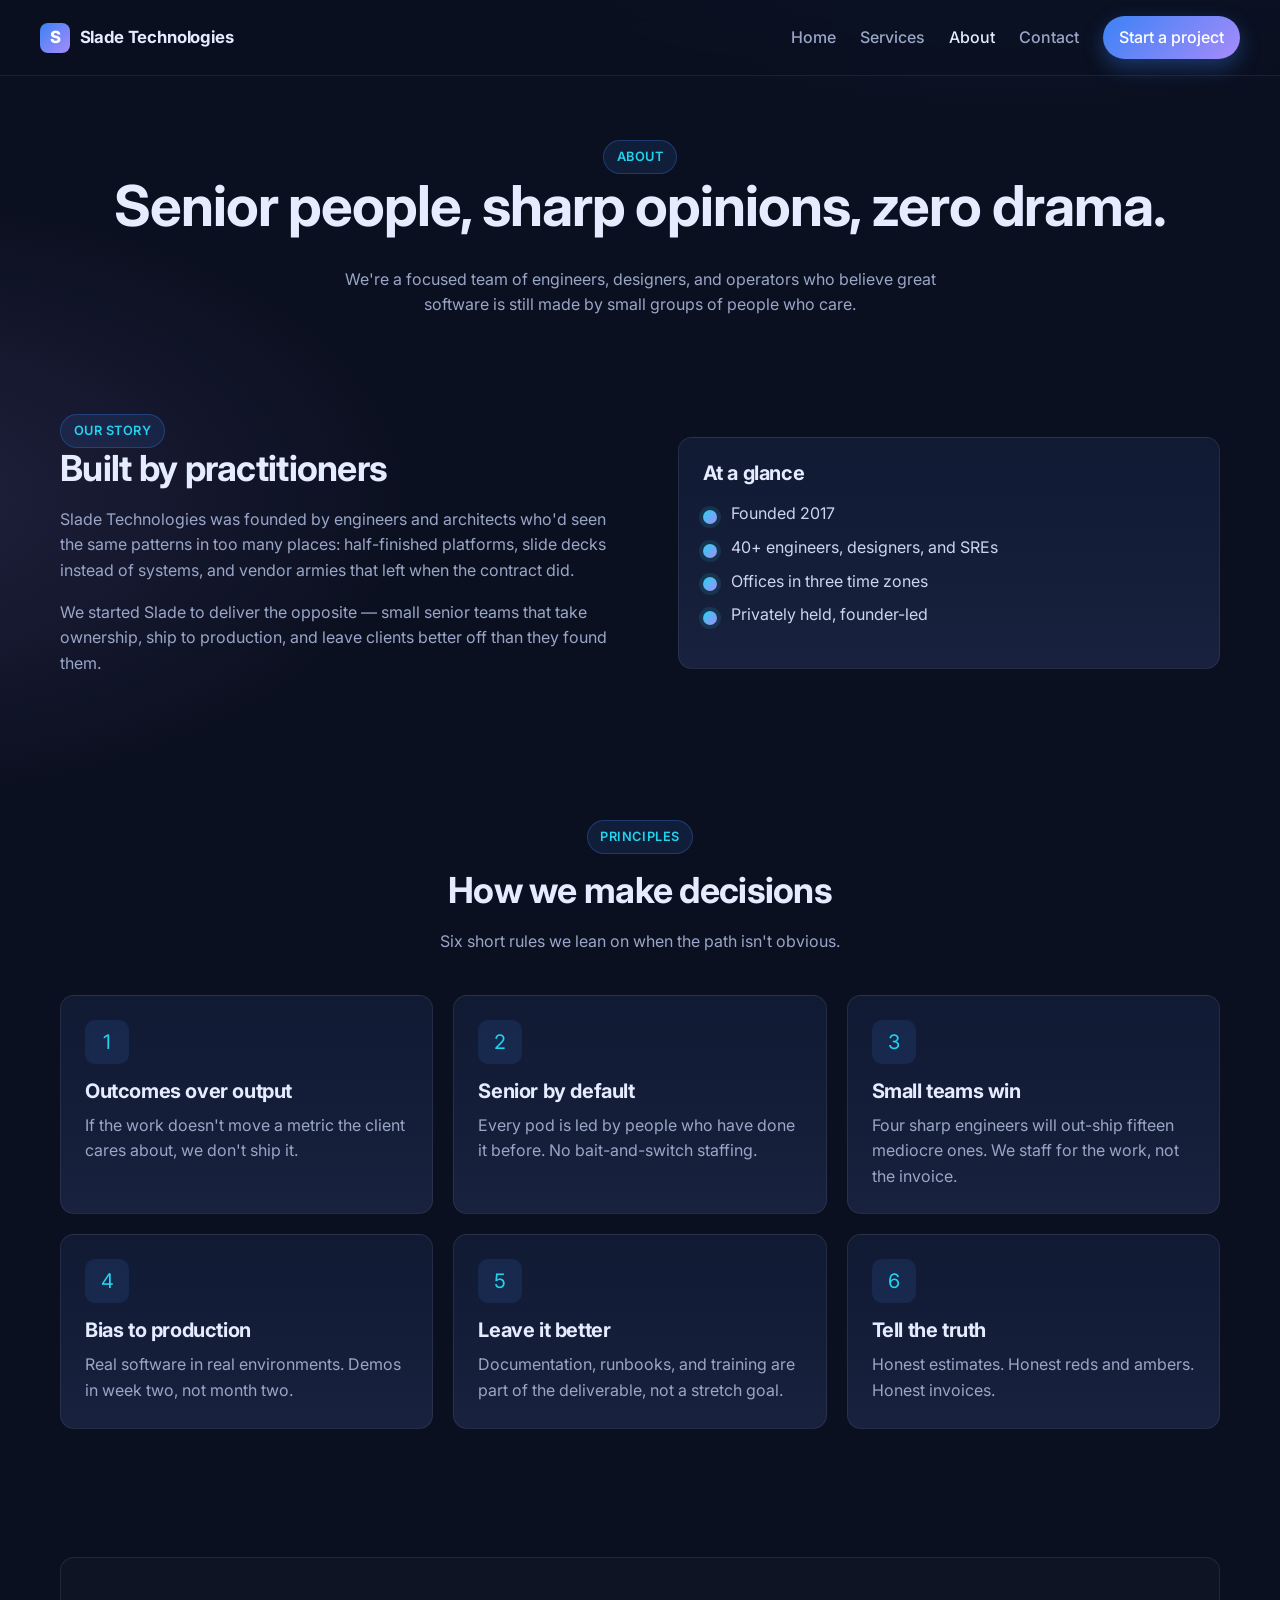
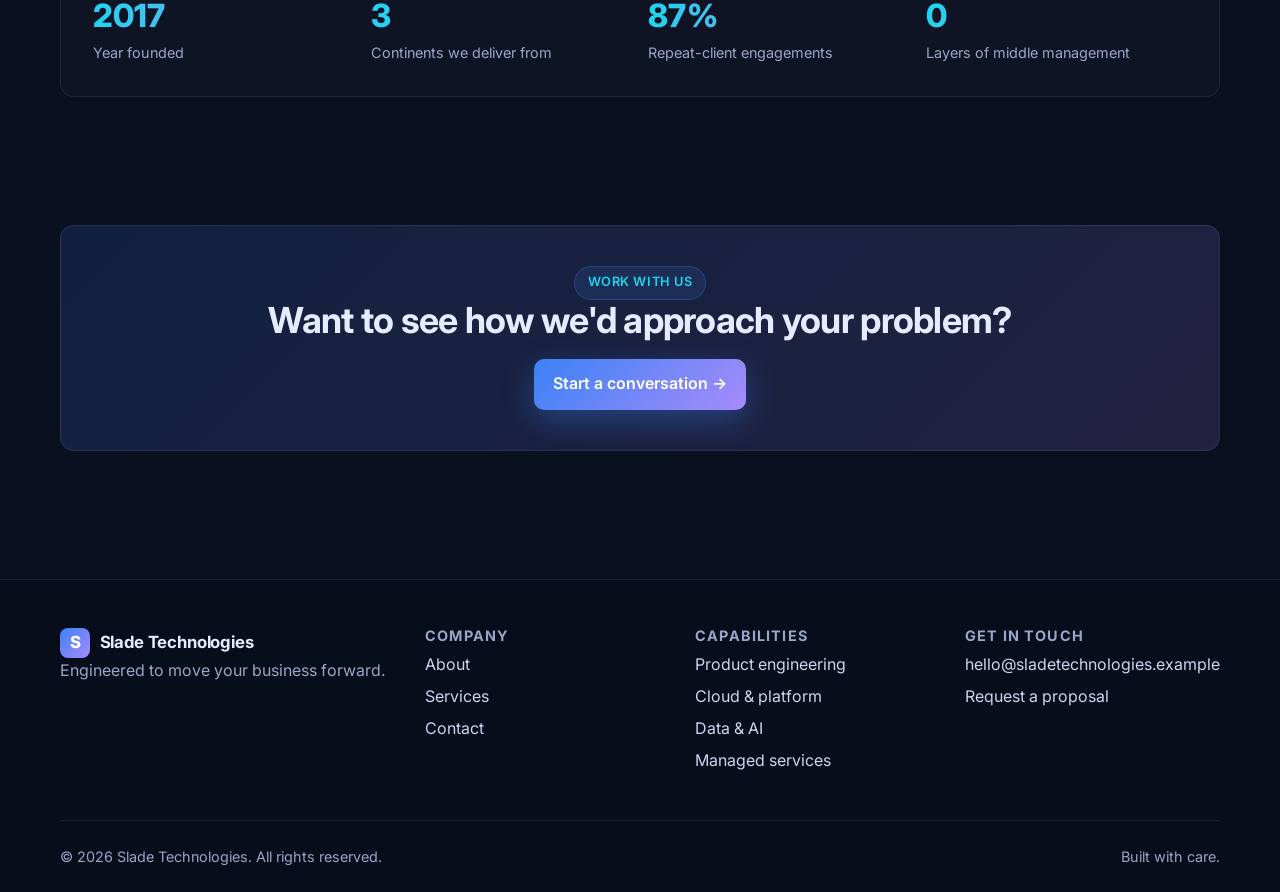
==== about.html @ 3b922b5c "Add Slade Technologies static site scaffold Multi-page marketing site (Home, Services, About, Contac" ====
<!doctype html>
<html lang="en">
<head>
  <meta charset="utf-8" />
  <meta name="viewport" content="width=device-width, initial-scale=1" />
  <title>About — Slade Technologies</title>
  <meta name="description" content="Who we are, how we work, and the principles that guide every Slade Technologies engagement." />
  <link rel="preconnect" href="https://fonts.googleapis.com">
  <link rel="preconnect" href="https://fonts.gstatic.com" crossorigin>
  <link rel="stylesheet" href="https://fonts.googleapis.com/css2?family=Inter:wght@400;500;600;700;800&display=swap">
  <link rel="stylesheet" href="assets/css/styles.css">
</head>
<body>
  <header class="site-header">
    <div class="container nav">
      <a href="index.html" class="brand" aria-label="Slade Technologies home">
        <span class="brand-mark">S</span>
        <span>Slade Technologies</span>
      </a>
      <button class="nav-toggle" aria-controls="primary-nav" aria-expanded="false">Menu</button>
      <nav id="primary-nav" class="nav-links" aria-label="Primary">
        <a href="index.html">Home</a>
        <a href="services.html">Services</a>
        <a href="about.html" class="active">About</a>
        <a href="contact.html">Contact</a>
        <a href="contact.html" class="nav-cta">Start a project</a>
      </nav>
    </div>
  </header>

  <main>
    <section class="page-hero">
      <div class="container">
        <span class="eyebrow">About</span>
        <h1>Senior people, sharp opinions, zero drama.</h1>
        <p>We're a focused team of engineers, designers, and operators who believe great software is still made by small groups of people who care.</p>
      </div>
    </section>

    <section>
      <div class="container split">
        <div>
          <span class="eyebrow">Our story</span>
          <h2>Built by practitioners</h2>
          <p>Slade Technologies was founded by engineers and architects who'd seen the same patterns in too many places: half-finished platforms, slide decks instead of systems, and vendor armies that left when the contract did.</p>
          <p>We started Slade to deliver the opposite — small senior teams that take ownership, ship to production, and leave clients better off than they found them.</p>
        </div>
        <div class="card">
          <h3>At a glance</h3>
          <ul class="list-check">
            <li>Founded 2017</li>
            <li>40+ engineers, designers, and SREs</li>
            <li>Offices in three time zones</li>
            <li>Privately held, founder-led</li>
          </ul>
        </div>
      </div>
    </section>

    <section>
      <div class="container">
        <div class="section-head">
          <span class="eyebrow">Principles</span>
          <h2>How we make decisions</h2>
          <p>Six short rules we lean on when the path isn't obvious.</p>
        </div>
        <div class="grid grid-3">
          <article class="card">
            <div class="icon" aria-hidden="true">1</div>
            <h3>Outcomes over output</h3>
            <p>If the work doesn't move a metric the client cares about, we don't ship it.</p>
          </article>
          <article class="card">
            <div class="icon" aria-hidden="true">2</div>
            <h3>Senior by default</h3>
            <p>Every pod is led by people who have done it before. No bait-and-switch staffing.</p>
          </article>
          <article class="card">
            <div class="icon" aria-hidden="true">3</div>
            <h3>Small teams win</h3>
            <p>Four sharp engineers will out-ship fifteen mediocre ones. We staff for the work, not the invoice.</p>
          </article>
          <article class="card">
            <div class="icon" aria-hidden="true">4</div>
            <h3>Bias to production</h3>
            <p>Real software in real environments. Demos in week two, not month two.</p>
          </article>
          <article class="card">
            <div class="icon" aria-hidden="true">5</div>
            <h3>Leave it better</h3>
            <p>Documentation, runbooks, and training are part of the deliverable, not a stretch goal.</p>
          </article>
          <article class="card">
            <div class="icon" aria-hidden="true">6</div>
            <h3>Tell the truth</h3>
            <p>Honest estimates. Honest reds and ambers. Honest invoices.</p>
          </article>
        </div>
      </div>
    </section>

    <section>
      <div class="container">
        <div class="stats">
          <div class="stat"><div class="num">2017</div><div class="label">Year founded</div></div>
          <div class="stat"><div class="num">3</div><div class="label">Continents we deliver from</div></div>
          <div class="stat"><div class="num">87%</div><div class="label">Repeat-client engagements</div></div>
          <div class="stat"><div class="num">0</div><div class="label">Layers of middle management</div></div>
        </div>
      </div>
    </section>

    <section>
      <div class="container">
        <div class="cta-banner">
          <span class="eyebrow">Work with us</span>
          <h2>Want to see how we'd approach your problem?</h2>
          <a href="contact.html" class="btn btn-primary">Start a conversation →</a>
        </div>
      </div>
    </section>
  </main>

  <footer class="site-footer">
    <div class="container">
      <div class="footer-grid">
        <div>
          <div class="brand">
            <span class="brand-mark">S</span>
            <span>Slade Technologies</span>
          </div>
          <p>Engineered to move your business forward.</p>
        </div>
        <div>
          <h4>Company</h4>
          <ul>
            <li><a href="about.html">About</a></li>
            <li><a href="services.html">Services</a></li>
            <li><a href="contact.html">Contact</a></li>
          </ul>
        </div>
        <div>
          <h4>Capabilities</h4>
          <ul>
            <li><a href="services.html#product">Product engineering</a></li>
            <li><a href="services.html#cloud">Cloud &amp; platform</a></li>
            <li><a href="services.html#data">Data &amp; AI</a></li>
            <li><a href="services.html#managed">Managed services</a></li>
          </ul>
        </div>
        <div>
          <h4>Get in touch</h4>
          <ul>
            <li><a href="mailto:hello@sladetechnologies.example">hello@sladetechnologies.example</a></li>
            <li><a href="contact.html">Request a proposal</a></li>
          </ul>
        </div>
      </div>
      <div class="copyright">
        <span>© <span data-year>2026</span> Slade Technologies. All rights reserved.</span>
        <span>Built with care.</span>
      </div>
    </div>
  </footer>

  <script src="assets/js/main.js"></script>
</body>
</html>
---- assets/css/styles.css ----
/* Slade Technologies — base styles */
:root {
  --bg: #0b1020;
  --bg-2: #0f172a;
  --surface: #111a33;
  --surface-2: #18213d;
  --text: #e6ecff;
  --muted: #9aa6c7;
  --brand: #3b82f6;
  --brand-2: #22d3ee;
  --accent: #a78bfa;
  --border: rgba(255, 255, 255, 0.08);
  --max-w: 1200px;
  --radius: 14px;
  --radius-sm: 8px;
  --shadow: 0 10px 30px rgba(2, 6, 23, 0.45);
  --transition: 200ms ease;
  --font-sans: "Inter", system-ui, -apple-system, "Segoe UI", Roboto, "Helvetica Neue", Arial, sans-serif;
}

* { box-sizing: border-box; }

html, body {
  margin: 0;
  padding: 0;
  background: var(--bg);
  color: var(--text);
  font-family: var(--font-sans);
  line-height: 1.6;
  -webkit-font-smoothing: antialiased;
}

body {
  background:
    radial-gradient(1100px 600px at 80% -10%, rgba(59, 130, 246, 0.18), transparent 60%),
    radial-gradient(900px 500px at -10% 20%, rgba(167, 139, 250, 0.14), transparent 60%),
    var(--bg);
  min-height: 100vh;
}

img { max-width: 100%; display: block; }

a { color: var(--brand-2); text-decoration: none; transition: color var(--transition); }
a:hover { color: var(--text); }

h1, h2, h3, h4 {
  font-weight: 700;
  line-height: 1.15;
  letter-spacing: -0.02em;
  margin: 0 0 0.5em;
}

h1 { font-size: clamp(2.2rem, 4.4vw, 3.6rem); }
h2 { font-size: clamp(1.6rem, 2.8vw, 2.4rem); }
h3 { font-size: 1.25rem; }

p { color: var(--muted); margin: 0 0 1em; }

.container {
  max-width: var(--max-w);
  margin: 0 auto;
  padding: 0 1.25rem;
}

/* Header / nav */
.site-header {
  position: sticky;
  top: 0;
  z-index: 50;
  backdrop-filter: blur(12px);
  background: rgba(11, 16, 32, 0.7);
  border-bottom: 1px solid var(--border);
}

.nav {
  display: flex;
  align-items: center;
  justify-content: space-between;
  padding: 1rem 0;
}

.brand {
  display: flex;
  align-items: center;
  gap: 0.6rem;
  color: var(--text);
  font-weight: 700;
  letter-spacing: -0.01em;
  font-size: 1.05rem;
}

.brand-mark {
  width: 30px;
  height: 30px;
  border-radius: 8px;
  background: linear-gradient(135deg, var(--brand) 0%, var(--accent) 100%);
  display: inline-grid;
  place-items: center;
  color: white;
  font-weight: 800;
}

.nav-links {
  display: flex;
  gap: 1.5rem;
  align-items: center;
}

.nav-links a {
  color: var(--muted);
  font-weight: 500;
}
.nav-links a:hover, .nav-links a.active { color: var(--text); }

.nav-cta {
  display: inline-flex;
  align-items: center;
  gap: 0.5rem;
  padding: 0.55rem 1rem;
  border-radius: 999px;
  background: linear-gradient(135deg, var(--brand), var(--accent));
  color: white !important;
  font-weight: 600;
  box-shadow: 0 8px 20px rgba(59, 130, 246, 0.35);
}

.nav-toggle {
  display: none;
  background: transparent;
  color: var(--text);
  border: 1px solid var(--border);
  border-radius: 8px;
  padding: 0.4rem 0.6rem;
  cursor: pointer;
}

/* Hero */
.hero { padding: 5rem 0 4rem; }

.eyebrow {
  display: inline-flex;
  align-items: center;
  gap: 0.5rem;
  padding: 0.35rem 0.8rem;
  border-radius: 999px;
  background: rgba(59, 130, 246, 0.12);
  border: 1px solid rgba(59, 130, 246, 0.3);
  color: var(--brand-2);
  font-size: 0.8rem;
  font-weight: 600;
  letter-spacing: 0.04em;
  text-transform: uppercase;
}

.hero h1 span {
  background: linear-gradient(90deg, var(--brand-2), var(--accent));
  -webkit-background-clip: text;
  background-clip: text;
  color: transparent;
}

.lead {
  font-size: 1.15rem;
  max-width: 56ch;
  color: #c5cfeb;
}

.hero-cta { display: flex; gap: 0.75rem; flex-wrap: wrap; margin-top: 1.5rem; }

.btn {
  display: inline-flex;
  align-items: center;
  gap: 0.5rem;
  padding: 0.8rem 1.2rem;
  border-radius: 10px;
  font-weight: 600;
  border: 1px solid var(--border);
  cursor: pointer;
  transition: transform var(--transition), background var(--transition), border-color var(--transition);
}
.btn-primary {
  background: linear-gradient(135deg, var(--brand), var(--accent));
  color: white;
  border: 0;
  box-shadow: 0 10px 30px rgba(59, 130, 246, 0.35);
}
.btn-primary:hover { transform: translateY(-1px); color: white; }
.btn-ghost {
  background: transparent;
  color: var(--text);
}
.btn-ghost:hover { border-color: var(--brand-2); color: var(--text); }

/* Trust bar */
.trust {
  display: flex;
  flex-wrap: wrap;
  gap: 1.25rem 2.25rem;
  align-items: center;
  margin-top: 3rem;
  opacity: 0.85;
}
.trust span {
  color: var(--muted);
  font-weight: 600;
  letter-spacing: 0.05em;
  text-transform: uppercase;
  font-size: 0.78rem;
}

/* Sections */
section { padding: 4rem 0; }

.section-head { max-width: 720px; margin: 0 auto 2.5rem; text-align: center; }
.section-head .eyebrow { margin-bottom: 1rem; }

/* Cards / grid */
.grid { display: grid; gap: 1.25rem; }
.grid-3 { grid-template-columns: repeat(3, minmax(0, 1fr)); }
.grid-2 { grid-template-columns: repeat(2, minmax(0, 1fr)); }
.grid-4 { grid-template-columns: repeat(4, minmax(0, 1fr)); }

.card {
  background: linear-gradient(180deg, var(--surface) 0%, var(--surface-2) 100%);
  border: 1px solid var(--border);
  border-radius: var(--radius);
  padding: 1.5rem;
  transition: transform var(--transition), border-color var(--transition);
}
.card:hover { transform: translateY(-3px); border-color: rgba(59,130,246,0.4); }

.card .icon {
  width: 44px;
  height: 44px;
  border-radius: 10px;
  display: grid;
  place-items: center;
  background: rgba(59, 130, 246, 0.12);
  color: var(--brand-2);
  margin-bottom: 1rem;
  font-size: 1.25rem;
}

.card h3 { color: var(--text); }
.card p { margin: 0; }

/* Stats */
.stats {
  display: grid;
  grid-template-columns: repeat(4, minmax(0, 1fr));
  gap: 1rem;
  padding: 2rem;
  border: 1px solid var(--border);
  border-radius: var(--radius);
  background: rgba(255,255,255,0.02);
}
.stat .num {
  font-size: 2rem;
  font-weight: 800;
  background: linear-gradient(90deg, var(--brand-2), var(--accent));
  -webkit-background-clip: text;
  background-clip: text;
  color: transparent;
}
.stat .label { color: var(--muted); font-size: 0.9rem; }

/* CTA banner */
.cta-banner {
  background: linear-gradient(135deg, rgba(59,130,246,0.15), rgba(167,139,250,0.15));
  border: 1px solid var(--border);
  border-radius: var(--radius);
  padding: 2.5rem;
  text-align: center;
}

/* Footer */
.site-footer {
  border-top: 1px solid var(--border);
  padding: 3rem 0 1.5rem;
  margin-top: 4rem;
  background: rgba(8, 12, 26, 0.6);
}

.footer-grid {
  display: grid;
  grid-template-columns: 1.4fr repeat(3, 1fr);
  gap: 2rem;
}

.footer-grid h4 {
  font-size: 0.9rem;
  text-transform: uppercase;
  letter-spacing: 0.08em;
  color: var(--muted);
}
.footer-grid ul { list-style: none; padding: 0; margin: 0; }
.footer-grid li { margin: 0.4rem 0; }
.footer-grid a { color: #cdd5ee; }
.footer-grid a:hover { color: var(--brand-2); }

.copyright {
  margin-top: 2.5rem;
  padding-top: 1.5rem;
  border-top: 1px solid var(--border);
  display: flex;
  justify-content: space-between;
  align-items: center;
  flex-wrap: wrap;
  gap: 1rem;
  color: var(--muted);
  font-size: 0.9rem;
}

/* Form */
.form {
  display: grid;
  gap: 1rem;
  background: var(--surface);
  border: 1px solid var(--border);
  border-radius: var(--radius);
  padding: 2rem;
}

.field { display: grid; gap: 0.4rem; }
.field label { font-size: 0.85rem; color: var(--muted); font-weight: 600; }
.field input, .field textarea, .field select {
  background: var(--bg-2);
  color: var(--text);
  border: 1px solid var(--border);
  border-radius: var(--radius-sm);
  padding: 0.75rem 0.9rem;
  font-family: inherit;
  font-size: 1rem;
  outline: none;
  transition: border-color var(--transition), box-shadow var(--transition);
}
.field input:focus, .field textarea:focus, .field select:focus {
  border-color: var(--brand);
  box-shadow: 0 0 0 3px rgba(59,130,246,0.25);
}

.form-row { display: grid; grid-template-columns: 1fr 1fr; gap: 1rem; }

/* Page header (subpages) */
.page-hero {
  padding: 4rem 0 2rem;
  text-align: center;
}
.page-hero p { max-width: 60ch; margin: 0 auto; }

/* Two-column content */
.split {
  display: grid;
  grid-template-columns: 1.05fr 1fr;
  gap: 3rem;
  align-items: center;
}

.list-check { list-style: none; padding: 0; margin: 1rem 0; }
.list-check li {
  position: relative;
  padding-left: 1.75rem;
  margin: 0.5rem 0;
  color: #cdd5ee;
}
.list-check li::before {
  content: "";
  position: absolute;
  left: 0;
  top: 0.55em;
  width: 14px;
  height: 14px;
  border-radius: 50%;
  background: linear-gradient(135deg, var(--brand-2), var(--accent));
  box-shadow: 0 0 0 4px rgba(34, 211, 238, 0.12);
}

/* Testimonials */
.quote {
  background: linear-gradient(180deg, var(--surface) 0%, var(--surface-2) 100%);
  border: 1px solid var(--border);
  border-radius: var(--radius);
  padding: 1.75rem;
}
.quote blockquote { margin: 0 0 1rem; color: var(--text); font-size: 1.05rem; }
.quote .author { color: var(--muted); font-size: 0.9rem; }

/* Responsive */
@media (max-width: 900px) {
  .grid-3, .grid-4 { grid-template-columns: repeat(2, minmax(0, 1fr)); }
  .footer-grid { grid-template-columns: 1fr 1fr; }
  .stats { grid-template-columns: repeat(2, minmax(0, 1fr)); }
  .split { grid-template-columns: 1fr; }
  .form-row { grid-template-columns: 1fr; }
}

@media (max-width: 640px) {
  .nav-links { display: none; }
  .nav-links.open {
    display: flex;
    position: absolute;
    top: 64px;
    right: 1rem;
    left: 1rem;
    flex-direction: column;
    background: var(--surface);
    border: 1px solid var(--border);
    border-radius: var(--radius);
    padding: 1rem;
    align-items: stretch;
  }
  .nav-toggle { display: inline-flex; }
  .grid-3, .grid-4, .grid-2 { grid-template-columns: 1fr; }
  .footer-grid { grid-template-columns: 1fr; }
  .copyright { flex-direction: column; align-items: flex-start; }
}
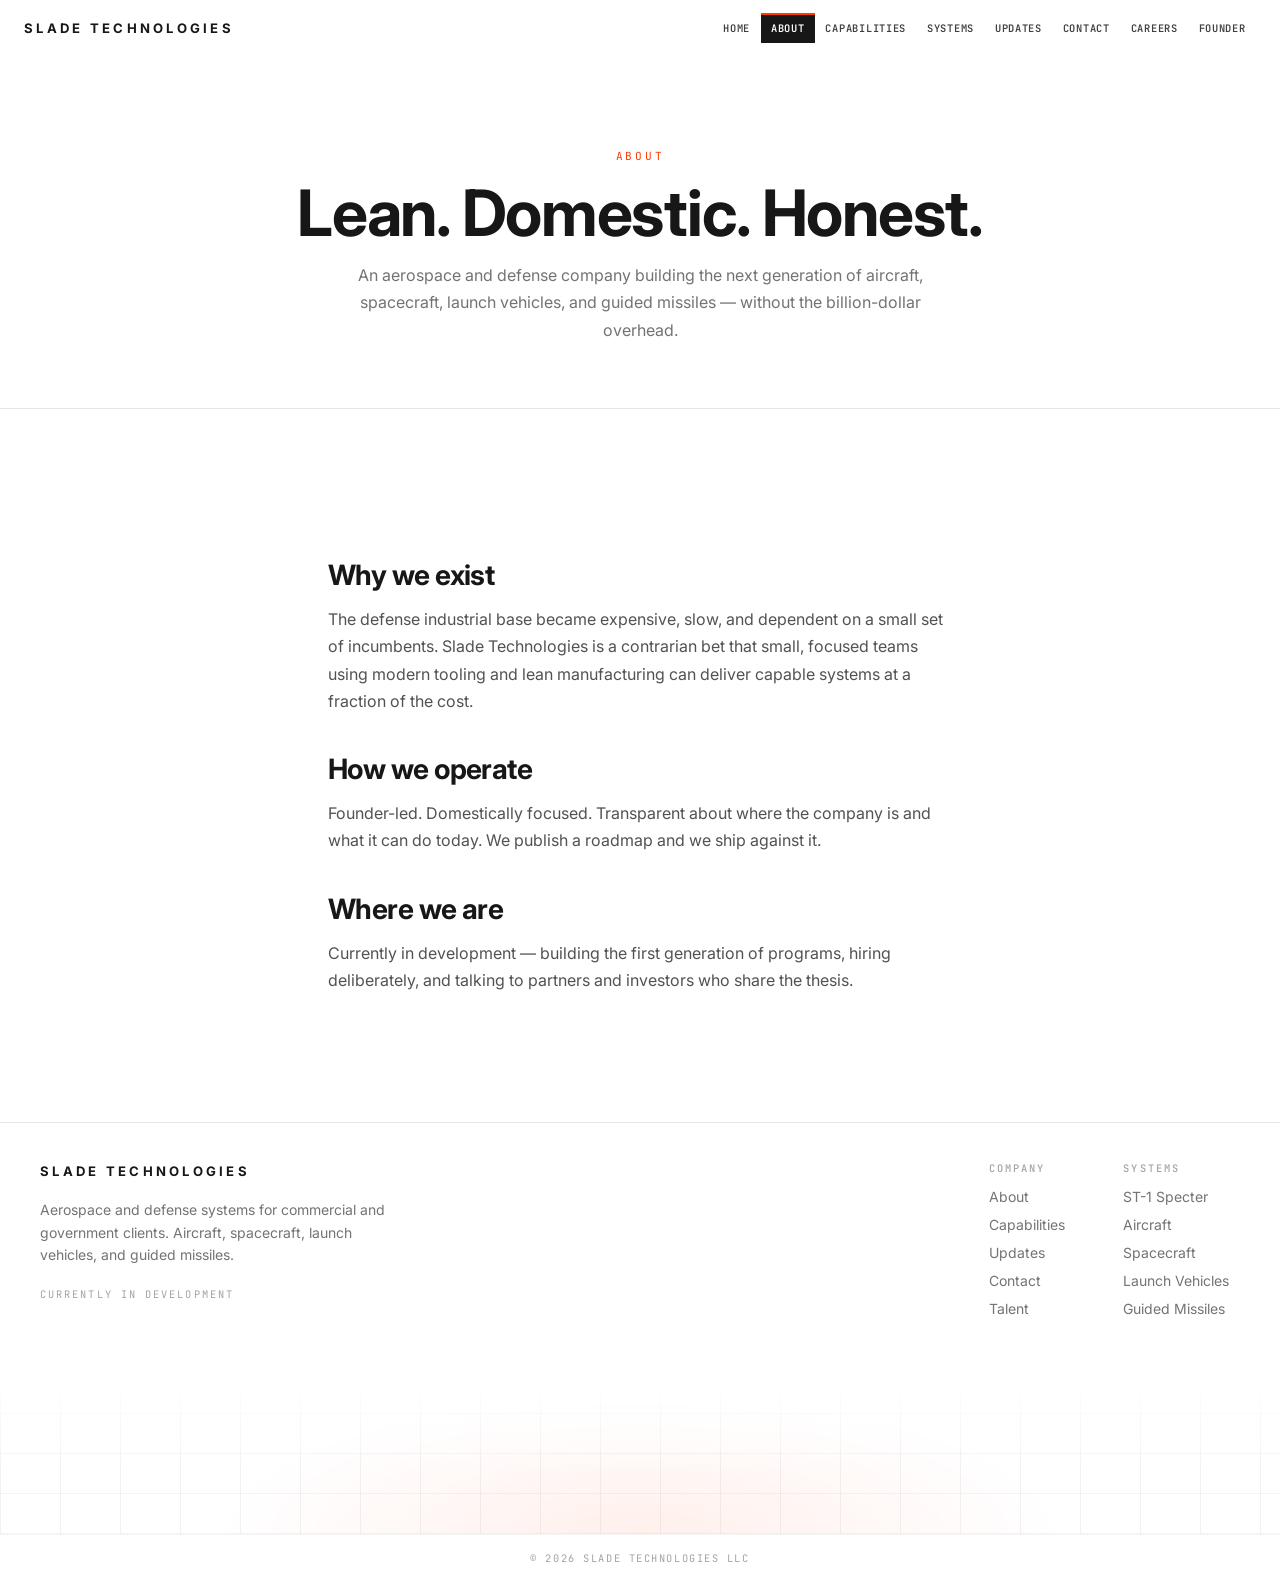
==== commit 19b1645c: "Rebuild site to match Slade Technologies aerospace brand Replaces the generic tech-services template" ====
--- a/about.html
+++ b/about.html
@@ -4,165 +4,88 @@
   <meta charset="utf-8" />
   <meta name="viewport" content="width=device-width, initial-scale=1" />
   <title>About — Slade Technologies</title>
-  <meta name="description" content="Who we are, how we work, and the principles that guide every Slade Technologies engagement." />
+  <meta name="description" content="About Slade Technologies — aerospace and defense systems built lean and domestic." />
   <link rel="preconnect" href="https://fonts.googleapis.com">
   <link rel="preconnect" href="https://fonts.gstatic.com" crossorigin>
-  <link rel="stylesheet" href="https://fonts.googleapis.com/css2?family=Inter:wght@400;500;600;700;800&display=swap">
+  <link rel="stylesheet" href="https://fonts.googleapis.com/css2?family=Inter:wght@400;500;600;700;800&family=JetBrains+Mono:wght@400;500;600&family=Syncopate:wght@400;700&display=swap">
   <link rel="stylesheet" href="assets/css/styles.css">
 </head>
 <body>
-  <header class="site-header">
-    <div class="container nav">
-      <a href="index.html" class="brand" aria-label="Slade Technologies home">
-        <span class="brand-mark">S</span>
-        <span>Slade Technologies</span>
-      </a>
-      <button class="nav-toggle" aria-controls="primary-nav" aria-expanded="false">Menu</button>
-      <nav id="primary-nav" class="nav-links" aria-label="Primary">
+  <header class="site-header scrolled" data-header>
+    <nav class="nav">
+      <a class="brand-link" href="index.html"><span class="brand-mark">SLADE TECHNOLOGIES</span></a>
+      <button class="nav-toggle" aria-controls="primary-nav" aria-expanded="false" aria-label="Menu">
+        <svg width="22" height="22" viewBox="0 0 24 24" fill="none" stroke="currentColor" stroke-width="2" stroke-linecap="round" stroke-linejoin="round"><path d="M4 5h16"/><path d="M4 12h16"/><path d="M4 19h16"/></svg>
+      </button>
+      <div id="primary-nav" class="nav-links">
         <a href="index.html">Home</a>
-        <a href="services.html">Services</a>
         <a href="about.html" class="active">About</a>
+        <a href="capabilities.html">Capabilities</a>
+        <a href="systems.html">Systems</a>
+        <a href="updates.html">Updates</a>
         <a href="contact.html">Contact</a>
-        <a href="contact.html" class="nav-cta">Start a project</a>
-      </nav>
-    </div>
+        <a href="talent.html">Careers</a>
+        <a href="founder.html">Founder</a>
+      </div>
+    </nav>
   </header>
 
   <main>
     <section class="page-hero">
       <div class="container">
         <span class="eyebrow">About</span>
-        <h1>Senior people, sharp opinions, zero drama.</h1>
-        <p>We're a focused team of engineers, designers, and operators who believe great software is still made by small groups of people who care.</p>
+        <h1>Lean. Domestic. Honest.</h1>
+        <p>An aerospace and defense company building the next generation of aircraft, spacecraft, launch vehicles, and guided missiles — without the billion-dollar overhead.</p>
       </div>
     </section>
 
     <section>
-      <div class="container split">
-        <div>
-          <span class="eyebrow">Our story</span>
-          <h2>Built by practitioners</h2>
-          <p>Slade Technologies was founded by engineers and architects who'd seen the same patterns in too many places: half-finished platforms, slide decks instead of systems, and vendor armies that left when the contract did.</p>
-          <p>We started Slade to deliver the opposite — small senior teams that take ownership, ship to production, and leave clients better off than they found them.</p>
-        </div>
-        <div class="card">
-          <h3>At a glance</h3>
-          <ul class="list-check">
-            <li>Founded 2017</li>
-            <li>40+ engineers, designers, and SREs</li>
-            <li>Offices in three time zones</li>
-            <li>Privately held, founder-led</li>
-          </ul>
-        </div>
-      </div>
-    </section>
+      <div class="container prose">
+        <h2>Why we exist</h2>
+        <p>The defense industrial base became expensive, slow, and dependent on a small set of incumbents. Slade Technologies is a contrarian bet that small, focused teams using modern tooling and lean manufacturing can deliver capable systems at a fraction of the cost.</p>
 
-    <section>
-      <div class="container">
-        <div class="section-head">
-          <span class="eyebrow">Principles</span>
-          <h2>How we make decisions</h2>
-          <p>Six short rules we lean on when the path isn't obvious.</p>
-        </div>
-        <div class="grid grid-3">
-          <article class="card">
-            <div class="icon" aria-hidden="true">1</div>
-            <h3>Outcomes over output</h3>
-            <p>If the work doesn't move a metric the client cares about, we don't ship it.</p>
-          </article>
-          <article class="card">
-            <div class="icon" aria-hidden="true">2</div>
-            <h3>Senior by default</h3>
-            <p>Every pod is led by people who have done it before. No bait-and-switch staffing.</p>
-          </article>
-          <article class="card">
-            <div class="icon" aria-hidden="true">3</div>
-            <h3>Small teams win</h3>
-            <p>Four sharp engineers will out-ship fifteen mediocre ones. We staff for the work, not the invoice.</p>
-          </article>
-          <article class="card">
-            <div class="icon" aria-hidden="true">4</div>
-            <h3>Bias to production</h3>
-            <p>Real software in real environments. Demos in week two, not month two.</p>
-          </article>
-          <article class="card">
-            <div class="icon" aria-hidden="true">5</div>
-            <h3>Leave it better</h3>
-            <p>Documentation, runbooks, and training are part of the deliverable, not a stretch goal.</p>
-          </article>
-          <article class="card">
-            <div class="icon" aria-hidden="true">6</div>
-            <h3>Tell the truth</h3>
-            <p>Honest estimates. Honest reds and ambers. Honest invoices.</p>
-          </article>
-        </div>
-      </div>
-    </section>
+        <h2>How we operate</h2>
+        <p>Founder-led. Domestically focused. Transparent about where the company is and what it can do today. We publish a roadmap and we ship against it.</p>
 
-    <section>
-      <div class="container">
-        <div class="stats">
-          <div class="stat"><div class="num">2017</div><div class="label">Year founded</div></div>
-          <div class="stat"><div class="num">3</div><div class="label">Continents we deliver from</div></div>
-          <div class="stat"><div class="num">87%</div><div class="label">Repeat-client engagements</div></div>
-          <div class="stat"><div class="num">0</div><div class="label">Layers of middle management</div></div>
-        </div>
-      </div>
-    </section>
-
-    <section>
-      <div class="container">
-        <div class="cta-banner">
-          <span class="eyebrow">Work with us</span>
-          <h2>Want to see how we'd approach your problem?</h2>
-          <a href="contact.html" class="btn btn-primary">Start a conversation →</a>
-        </div>
+        <h2>Where we are</h2>
+        <p>Currently in development — building the first generation of programs, hiring deliberately, and talking to partners and investors who share the thesis.</p>
       </div>
     </section>
   </main>
 
   <footer class="site-footer">
-    <div class="container">
-      <div class="footer-grid">
-        <div>
-          <div class="brand">
-            <span class="brand-mark">S</span>
-            <span>Slade Technologies</span>
-          </div>
-          <p>Engineered to move your business forward.</p>
-        </div>
-        <div>
+    <div class="footer-top">
+      <div class="footer-brand">
+        <a class="brand-link" href="index.html"><span class="brand-mark">SLADE TECHNOLOGIES</span></a>
+        <p>Aerospace and defense systems for commercial and government clients. Aircraft, spacecraft, launch vehicles, and guided missiles.</p>
+        <span class="footer-status">Currently in Development</span>
+      </div>
+      <div class="footer-cols">
+        <div class="footer-col">
           <h4>Company</h4>
           <ul>
             <li><a href="about.html">About</a></li>
-            <li><a href="services.html">Services</a></li>
+            <li><a href="capabilities.html">Capabilities</a></li>
+            <li><a href="updates.html">Updates</a></li>
             <li><a href="contact.html">Contact</a></li>
+            <li><a href="talent.html">Talent</a></li>
           </ul>
         </div>
-        <div>
-          <h4>Capabilities</h4>
+        <div class="footer-col">
+          <h4>Systems</h4>
           <ul>
-            <li><a href="services.html#product">Product engineering</a></li>
-            <li><a href="services.html#cloud">Cloud &amp; platform</a></li>
-            <li><a href="services.html#data">Data &amp; AI</a></li>
-            <li><a href="services.html#managed">Managed services</a></li>
-          </ul>
-        </div>
-        <div>
-          <h4>Get in touch</h4>
-          <ul>
-            <li><a href="mailto:hello@sladetechnologies.example">hello@sladetechnologies.example</a></li>
-            <li><a href="contact.html">Request a proposal</a></li>
+            <li><a href="systems/st-1.html">ST-1 Specter</a></li>
+            <li><a href="capabilities.html">Aircraft</a></li>
+            <li><a href="capabilities.html">Spacecraft</a></li>
+            <li><a href="capabilities.html">Launch Vehicles</a></li>
+            <li><a href="capabilities.html">Guided Missiles</a></li>
           </ul>
         </div>
       </div>
-      <div class="copyright">
-        <span>© <span data-year>2026</span> Slade Technologies. All rights reserved.</span>
-        <span>Built with care.</span>
-      </div>
     </div>
+    <div class="footer-graphic" aria-hidden="true"></div>
+    <div class="copyright">© <span data-year>2026</span> Slade Technologies LLC</div>
   </footer>
-
   <script src="assets/js/main.js"></script>
 </body>
 </html>
--- a/assets/css/styles.css
+++ b/assets/css/styles.css
@@ -1,21 +1,20 @@
-/* Slade Technologies — base styles */
+/* Slade Technologies — rebuild */
 :root {
-  --bg: #0b1020;
-  --bg-2: #0f172a;
-  --surface: #111a33;
-  --surface-2: #18213d;
-  --text: #e6ecff;
-  --muted: #9aa6c7;
-  --brand: #3b82f6;
-  --brand-2: #22d3ee;
-  --accent: #a78bfa;
-  --border: rgba(255, 255, 255, 0.08);
-  --max-w: 1200px;
-  --radius: 14px;
-  --radius-sm: 8px;
-  --shadow: 0 10px 30px rgba(2, 6, 23, 0.45);
-  --transition: 200ms ease;
+  --bg: #ffffff;
+  --ink: #171717;          /* neutral-900 */
+  --ink-700: #404040;
+  --ink-600: #525252;
+  --ink-500: #737373;
+  --ink-400: #a3a3a3;
+  --ink-200: #e5e5e5;
+  --ink-100: #f5f5f5;
+  --black: #0a0a0a;
+  --accent: #ff3c00;
+  --accent-600: #ea3300;
+  --max-w: 80rem;          /* 1280px */
   --font-sans: "Inter", system-ui, -apple-system, "Segoe UI", Roboto, "Helvetica Neue", Arial, sans-serif;
+  --font-display: "Syncopate", "Inter", sans-serif;
+  --font-mono: "JetBrains Mono", ui-monospace, SFMono-Regular, Menlo, Consolas, monospace;
 }
 
 * { box-sizing: border-box; }
@@ -24,393 +23,582 @@
   margin: 0;
   padding: 0;
   background: var(--bg);
-  color: var(--text);
+  color: var(--ink);
   font-family: var(--font-sans);
-  line-height: 1.6;
   -webkit-font-smoothing: antialiased;
-}
-
-body {
-  background:
-    radial-gradient(1100px 600px at 80% -10%, rgba(59, 130, 246, 0.18), transparent 60%),
-    radial-gradient(900px 500px at -10% 20%, rgba(167, 139, 250, 0.14), transparent 60%),
-    var(--bg);
-  min-height: 100vh;
-}
-
+  text-rendering: optimizeLegibility;
+}
+
+body { min-height: 100vh; display: flex; flex-direction: column; }
+main { flex: 1; }
 img { max-width: 100%; display: block; }
-
-a { color: var(--brand-2); text-decoration: none; transition: color var(--transition); }
-a:hover { color: var(--text); }
-
-h1, h2, h3, h4 {
-  font-weight: 700;
-  line-height: 1.15;
-  letter-spacing: -0.02em;
-  margin: 0 0 0.5em;
-}
-
-h1 { font-size: clamp(2.2rem, 4.4vw, 3.6rem); }
-h2 { font-size: clamp(1.6rem, 2.8vw, 2.4rem); }
-h3 { font-size: 1.25rem; }
-
-p { color: var(--muted); margin: 0 0 1em; }
-
-.container {
+a { color: inherit; text-decoration: none; transition: color .25s ease, opacity .25s ease; }
+
+h1, h2, h3, h4 { margin: 0; font-weight: 700; letter-spacing: -0.02em; line-height: 1.05; }
+
+p { margin: 0 0 1em; color: var(--ink-600); line-height: 1.7; }
+
+.container { max-width: var(--max-w); margin: 0 auto; padding: 0 1.5rem; }
+
+/* Header */
+.site-header {
+  position: fixed;
+  top: 0; left: 0; right: 0;
+  z-index: 50;
+  background: transparent;
+  transition: background .3s ease;
+}
+.site-header.scrolled {
+  background: rgba(255,255,255,0.85);
+  backdrop-filter: blur(10px);
+  border-bottom: 1px solid var(--ink-200);
+}
+.nav {
   max-width: var(--max-w);
   margin: 0 auto;
-  padding: 0 1.25rem;
-}
-
-/* Header / nav */
-.site-header {
-  position: sticky;
-  top: 0;
-  z-index: 50;
-  backdrop-filter: blur(12px);
-  background: rgba(11, 16, 32, 0.7);
-  border-bottom: 1px solid var(--border);
-}
-
-.nav {
+  height: 3.5rem;
+  padding: 0 1.5rem;
   display: flex;
   align-items: center;
   justify-content: space-between;
-  padding: 1rem 0;
-}
-
-.brand {
-  display: flex;
-  align-items: center;
-  gap: 0.6rem;
-  color: var(--text);
+}
+.brand-link { display: flex; align-items: center; gap: .6rem; }
+.brand-link:hover { opacity: .7; }
+.brand-mark {
+  font-family: var(--font-display);
   font-weight: 700;
-  letter-spacing: -0.01em;
-  font-size: 1.05rem;
-}
-
-.brand-mark {
-  width: 30px;
-  height: 30px;
-  border-radius: 8px;
-  background: linear-gradient(135deg, var(--brand) 0%, var(--accent) 100%);
-  display: inline-grid;
-  place-items: center;
-  color: white;
-  font-weight: 800;
-}
-
-.nav-links {
-  display: flex;
-  gap: 1.5rem;
-  align-items: center;
-}
-
+  letter-spacing: .25em;
+  font-size: .82rem;
+  color: var(--ink);
+}
+.brand-mark.invert { color: #fff; }
+
+.nav-links { display: flex; align-items: center; gap: 0; }
 .nav-links a {
-  color: var(--muted);
-  font-weight: 500;
-}
-.nav-links a:hover, .nav-links a.active { color: var(--text); }
-
-.nav-cta {
-  display: inline-flex;
-  align-items: center;
-  gap: 0.5rem;
-  padding: 0.55rem 1rem;
-  border-radius: 999px;
-  background: linear-gradient(135deg, var(--brand), var(--accent));
-  color: white !important;
+  position: relative;
+  display: inline-block;
+  padding: .5rem .65rem;
+  font-family: var(--font-mono);
+  font-size: .65rem;
   font-weight: 600;
-  box-shadow: 0 8px 20px rgba(59, 130, 246, 0.35);
-}
+  letter-spacing: .07em;
+  text-transform: uppercase;
+  color: var(--ink-700);
+  transition: color .3s;
+  z-index: 1;
+}
+.nav-links a::before {
+  content: "";
+  position: absolute;
+  inset: 0;
+  border-top: 2px solid var(--accent);
+  border-bottom: 2px solid var(--accent);
+  opacity: 0;
+  transform: scaleY(2);
+  transition: transform .3s ease, opacity .3s ease;
+  z-index: -1;
+}
+.nav-links a::after {
+  content: "";
+  position: absolute;
+  top: 2px; left: 0; right: 0; bottom: 0;
+  background: var(--ink);
+  opacity: 0;
+  transform: scaleY(0);
+  transform-origin: top;
+  transition: transform .3s ease, opacity .3s ease;
+  z-index: -1;
+}
+.nav-links a:hover { color: #fff; }
+.nav-links a:hover::before, .nav-links a:hover::after { opacity: 1; transform: scaleY(1); }
+.nav-links a.active { color: #fff; }
+.nav-links a.active::before, .nav-links a.active::after { opacity: 1; transform: scaleY(1); }
 
 .nav-toggle {
   display: none;
   background: transparent;
-  color: var(--text);
-  border: 1px solid var(--border);
-  border-radius: 8px;
-  padding: 0.4rem 0.6rem;
+  border: 0;
+  color: var(--ink-700);
   cursor: pointer;
-}
-
-/* Hero */
-.hero { padding: 5rem 0 4rem; }
-
-.eyebrow {
-  display: inline-flex;
-  align-items: center;
-  gap: 0.5rem;
-  padding: 0.35rem 0.8rem;
-  border-radius: 999px;
-  background: rgba(59, 130, 246, 0.12);
-  border: 1px solid rgba(59, 130, 246, 0.3);
-  color: var(--brand-2);
-  font-size: 0.8rem;
-  font-weight: 600;
-  letter-spacing: 0.04em;
-  text-transform: uppercase;
-}
-
-.hero h1 span {
-  background: linear-gradient(90deg, var(--brand-2), var(--accent));
-  -webkit-background-clip: text;
-  background-clip: text;
-  color: transparent;
-}
-
-.lead {
-  font-size: 1.15rem;
-  max-width: 56ch;
-  color: #c5cfeb;
-}
-
-.hero-cta { display: flex; gap: 0.75rem; flex-wrap: wrap; margin-top: 1.5rem; }
-
-.btn {
-  display: inline-flex;
-  align-items: center;
-  gap: 0.5rem;
-  padding: 0.8rem 1.2rem;
-  border-radius: 10px;
-  font-weight: 600;
-  border: 1px solid var(--border);
-  cursor: pointer;
-  transition: transform var(--transition), background var(--transition), border-color var(--transition);
-}
-.btn-primary {
-  background: linear-gradient(135deg, var(--brand), var(--accent));
-  color: white;
-  border: 0;
-  box-shadow: 0 10px 30px rgba(59, 130, 246, 0.35);
-}
-.btn-primary:hover { transform: translateY(-1px); color: white; }
-.btn-ghost {
-  background: transparent;
-  color: var(--text);
-}
-.btn-ghost:hover { border-color: var(--brand-2); color: var(--text); }
-
-/* Trust bar */
-.trust {
-  display: flex;
-  flex-wrap: wrap;
-  gap: 1.25rem 2.25rem;
-  align-items: center;
-  margin-top: 3rem;
-  opacity: 0.85;
-}
-.trust span {
-  color: var(--muted);
-  font-weight: 600;
-  letter-spacing: 0.05em;
-  text-transform: uppercase;
-  font-size: 0.78rem;
-}
-
-/* Sections */
-section { padding: 4rem 0; }
-
-.section-head { max-width: 720px; margin: 0 auto 2.5rem; text-align: center; }
-.section-head .eyebrow { margin-bottom: 1rem; }
-
-/* Cards / grid */
-.grid { display: grid; gap: 1.25rem; }
-.grid-3 { grid-template-columns: repeat(3, minmax(0, 1fr)); }
-.grid-2 { grid-template-columns: repeat(2, minmax(0, 1fr)); }
-.grid-4 { grid-template-columns: repeat(4, minmax(0, 1fr)); }
-
-.card {
-  background: linear-gradient(180deg, var(--surface) 0%, var(--surface-2) 100%);
-  border: 1px solid var(--border);
-  border-radius: var(--radius);
-  padding: 1.5rem;
-  transition: transform var(--transition), border-color var(--transition);
-}
-.card:hover { transform: translateY(-3px); border-color: rgba(59,130,246,0.4); }
-
-.card .icon {
-  width: 44px;
-  height: 44px;
-  border-radius: 10px;
-  display: grid;
-  place-items: center;
-  background: rgba(59, 130, 246, 0.12);
-  color: var(--brand-2);
-  margin-bottom: 1rem;
-  font-size: 1.25rem;
-}
-
-.card h3 { color: var(--text); }
-.card p { margin: 0; }
-
-/* Stats */
-.stats {
-  display: grid;
-  grid-template-columns: repeat(4, minmax(0, 1fr));
-  gap: 1rem;
-  padding: 2rem;
-  border: 1px solid var(--border);
-  border-radius: var(--radius);
-  background: rgba(255,255,255,0.02);
-}
-.stat .num {
-  font-size: 2rem;
-  font-weight: 800;
-  background: linear-gradient(90deg, var(--brand-2), var(--accent));
-  -webkit-background-clip: text;
-  background-clip: text;
-  color: transparent;
-}
-.stat .label { color: var(--muted); font-size: 0.9rem; }
-
-/* CTA banner */
-.cta-banner {
-  background: linear-gradient(135deg, rgba(59,130,246,0.15), rgba(167,139,250,0.15));
-  border: 1px solid var(--border);
-  border-radius: var(--radius);
-  padding: 2.5rem;
-  text-align: center;
-}
-
-/* Footer */
-.site-footer {
-  border-top: 1px solid var(--border);
-  padding: 3rem 0 1.5rem;
-  margin-top: 4rem;
-  background: rgba(8, 12, 26, 0.6);
-}
-
-.footer-grid {
-  display: grid;
-  grid-template-columns: 1.4fr repeat(3, 1fr);
-  gap: 2rem;
-}
-
-.footer-grid h4 {
-  font-size: 0.9rem;
-  text-transform: uppercase;
-  letter-spacing: 0.08em;
-  color: var(--muted);
-}
-.footer-grid ul { list-style: none; padding: 0; margin: 0; }
-.footer-grid li { margin: 0.4rem 0; }
-.footer-grid a { color: #cdd5ee; }
-.footer-grid a:hover { color: var(--brand-2); }
-
-.copyright {
-  margin-top: 2.5rem;
-  padding-top: 1.5rem;
-  border-top: 1px solid var(--border);
-  display: flex;
-  justify-content: space-between;
-  align-items: center;
-  flex-wrap: wrap;
-  gap: 1rem;
-  color: var(--muted);
-  font-size: 0.9rem;
-}
-
-/* Form */
-.form {
-  display: grid;
-  gap: 1rem;
-  background: var(--surface);
-  border: 1px solid var(--border);
-  border-radius: var(--radius);
-  padding: 2rem;
-}
-
-.field { display: grid; gap: 0.4rem; }
-.field label { font-size: 0.85rem; color: var(--muted); font-weight: 600; }
-.field input, .field textarea, .field select {
-  background: var(--bg-2);
-  color: var(--text);
-  border: 1px solid var(--border);
-  border-radius: var(--radius-sm);
-  padding: 0.75rem 0.9rem;
-  font-family: inherit;
-  font-size: 1rem;
-  outline: none;
-  transition: border-color var(--transition), box-shadow var(--transition);
-}
-.field input:focus, .field textarea:focus, .field select:focus {
-  border-color: var(--brand);
-  box-shadow: 0 0 0 3px rgba(59,130,246,0.25);
-}
-
-.form-row { display: grid; grid-template-columns: 1fr 1fr; gap: 1rem; }
-
-/* Page header (subpages) */
-.page-hero {
-  padding: 4rem 0 2rem;
-  text-align: center;
-}
-.page-hero p { max-width: 60ch; margin: 0 auto; }
-
-/* Two-column content */
-.split {
-  display: grid;
-  grid-template-columns: 1.05fr 1fr;
-  gap: 3rem;
-  align-items: center;
-}
-
-.list-check { list-style: none; padding: 0; margin: 1rem 0; }
-.list-check li {
-  position: relative;
-  padding-left: 1.75rem;
-  margin: 0.5rem 0;
-  color: #cdd5ee;
-}
-.list-check li::before {
-  content: "";
-  position: absolute;
-  left: 0;
-  top: 0.55em;
-  width: 14px;
-  height: 14px;
-  border-radius: 50%;
-  background: linear-gradient(135deg, var(--brand-2), var(--accent));
-  box-shadow: 0 0 0 4px rgba(34, 211, 238, 0.12);
-}
-
-/* Testimonials */
-.quote {
-  background: linear-gradient(180deg, var(--surface) 0%, var(--surface-2) 100%);
-  border: 1px solid var(--border);
-  border-radius: var(--radius);
-  padding: 1.75rem;
-}
-.quote blockquote { margin: 0 0 1rem; color: var(--text); font-size: 1.05rem; }
-.quote .author { color: var(--muted); font-size: 0.9rem; }
-
-/* Responsive */
+  padding: .35rem;
+}
+
 @media (max-width: 900px) {
-  .grid-3, .grid-4 { grid-template-columns: repeat(2, minmax(0, 1fr)); }
-  .footer-grid { grid-template-columns: 1fr 1fr; }
-  .stats { grid-template-columns: repeat(2, minmax(0, 1fr)); }
-  .split { grid-template-columns: 1fr; }
-  .form-row { grid-template-columns: 1fr; }
-}
-
-@media (max-width: 640px) {
   .nav-links { display: none; }
+  .nav-toggle { display: inline-flex; }
   .nav-links.open {
     display: flex;
     position: absolute;
-    top: 64px;
-    right: 1rem;
-    left: 1rem;
+    top: 3.5rem;
+    left: 1rem; right: 1rem;
     flex-direction: column;
-    background: var(--surface);
-    border: 1px solid var(--border);
-    border-radius: var(--radius);
-    padding: 1rem;
+    background: #fff;
+    border: 1px solid var(--ink-200);
+    padding: .5rem;
     align-items: stretch;
   }
-  .nav-toggle { display: inline-flex; }
-  .grid-3, .grid-4, .grid-2 { grid-template-columns: 1fr; }
-  .footer-grid { grid-template-columns: 1fr; }
-  .copyright { flex-direction: column; align-items: flex-start; }
-}
+  .nav-links.open a { color: var(--ink); padding: .85rem .65rem; }
+}
+
+/* Hero */
+.hero {
+  position: relative;
+  height: 100vh;
+  width: 100%;
+  overflow: hidden;
+  background: #000;
+  color: #fff;
+}
+.hero-bg {
+  position: absolute;
+  inset: 0;
+  background:
+    radial-gradient(900px 500px at 50% 70%, rgba(255,60,0,0.18), transparent 70%),
+    radial-gradient(1200px 600px at 50% 100%, rgba(80,80,120,0.25), transparent 70%),
+    #000;
+  overflow: hidden;
+}
+/* CSS-only "beams" stand-in for the WebGL canvas */
+.hero-beams {
+  position: absolute;
+  inset: 0;
+  background-image:
+    linear-gradient(180deg, rgba(255,255,255,0.05) 0%, transparent 60%),
+    repeating-linear-gradient(90deg, rgba(255,255,255,0.04) 0 1px, transparent 1px 80px),
+    repeating-linear-gradient(0deg, rgba(255,255,255,0.025) 0 1px, transparent 1px 80px);
+  mask-image: radial-gradient(ellipse at 50% 60%, #000 30%, transparent 75%);
+}
+.hero-beams::before, .hero-beams::after {
+  content: "";
+  position: absolute;
+  left: 50%;
+  top: 0;
+  bottom: 0;
+  width: 1px;
+  background: linear-gradient(to bottom, transparent, rgba(255,60,0,0.6), transparent);
+  transform: translateX(-50%);
+  animation: beamsFlow 4s ease-in-out infinite;
+}
+.hero-beams::after { left: 30%; animation-delay: 1.2s; opacity: .6; }
+
+.hero-overlay {
+  position: absolute;
+  inset: 0;
+  background: linear-gradient(to top, rgba(0,0,0,0.5) 0%, transparent 35%, transparent 65%, rgba(0,0,0,0.3) 100%);
+  pointer-events: none;
+  z-index: 1;
+}
+
+.beams-hud {
+  position: absolute;
+  inset: 0;
+  z-index: 2;
+  display: grid;
+  grid-template-rows: auto 1fr auto;
+  padding: 4rem;
+  padding-top: 5.5rem;
+  font-family: var(--font-display);
+  pointer-events: none;
+}
+
+.beams-logo-wrap {
+  align-self: center;
+  display: flex;
+  justify-content: center;
+  mix-blend-mode: difference;
+  margin-top: -2rem;
+}
+.beams-logo {
+  font-family: var(--font-display);
+  font-weight: 700;
+  letter-spacing: .35em;
+  font-size: clamp(1.4rem, 4.5vw, 3.6rem);
+  color: #fff;
+  white-space: nowrap;
+}
+
+.beams-bottom {
+  display: flex;
+  justify-content: space-between;
+  align-items: flex-end;
+  flex-wrap: wrap;
+  gap: 1rem;
+}
+.beams-meta {
+  font-family: var(--font-mono);
+  font-size: .65rem;
+  letter-spacing: .05em;
+  color: rgba(224,224,224,0.6);
+  line-height: 1.8;
+}
+
+.beams-cta {
+  pointer-events: auto;
+  display: inline-block;
+  background: #e0e0e0;
+  color: #0a0a0a;
+  padding: 1rem 2rem;
+  font-family: var(--font-display);
+  font-weight: 700;
+  font-size: .65rem;
+  letter-spacing: .1em;
+  clip-path: polygon(0 0, 100% 0, 100% 70%, 88% 100%, 0 100%);
+  transition: background .3s, transform .3s, color .3s;
+}
+.beams-cta:hover { background: var(--accent); color: #fff; transform: translateY(-5px); }
+
+.hero-tick {
+  position: absolute;
+  bottom: 2rem;
+  left: 50%;
+  transform: translateX(-50%);
+  width: 1px;
+  height: 60px;
+  background: linear-gradient(to bottom, rgba(224,224,224,0.7), transparent);
+  z-index: 3;
+  animation: beamsFlow 2s infinite ease-in-out;
+}
+
+@keyframes beamsFlow {
+  0%, 100% { transform: translateX(-50%) scaleY(0); transform-origin: top; }
+  50%      { transform: translateX(-50%) scaleY(1); transform-origin: top; }
+  51%      { transform: translateX(-50%) scaleY(1); transform-origin: bottom; }
+}
+
+@media (max-width: 640px) {
+  .beams-hud { padding: 1.5rem; padding-top: 1rem; }
+  .beams-meta { display: none; }
+  .beams-cta { font-size: .55rem; padding: .75rem 1.25rem; }
+  .beams-logo { letter-spacing: .25em; }
+}
+
+/* Sections */
+section { padding: 7rem 0; border-top: 1px solid var(--ink-200); }
+section:first-of-type { border-top: 0; }
+
+.eyebrow {
+  display: inline-block;
+  font-family: var(--font-mono);
+  font-size: .7rem;
+  letter-spacing: .25em;
+  text-transform: uppercase;
+  color: var(--accent);
+  margin-bottom: 1rem;
+}
+
+.section-title {
+  font-size: clamp(2.2rem, 4.4vw, 3rem);
+  color: var(--ink);
+  letter-spacing: -0.025em;
+  line-height: 1;
+}
+.section-title .muted { color: var(--ink-400); }
+
+.section-head { margin-bottom: 4rem; }
+
+/* Domain grid */
+.domain-grid {
+  display: grid;
+  grid-template-columns: repeat(4, 1fr);
+  gap: 1px;
+  background: var(--ink-200);
+}
+.domain-card {
+  background: rgba(245,245,245,0.7);
+  padding: 2rem;
+  border-left: 2px solid transparent;
+  transition: background .25s, border-color .25s;
+  cursor: pointer;
+  display: block;
+}
+.domain-card:hover { background: rgba(250,250,250,0.95); border-left-color: var(--accent); }
+.domain-card h3 { font-size: 1rem; color: var(--ink); margin-bottom: .75rem; letter-spacing: -0.01em; }
+.domain-card p { font-size: .875rem; color: var(--ink-500); line-height: 1.6; margin: 0; }
+
+@media (max-width: 1024px) { .domain-grid { grid-template-columns: repeat(2, 1fr); } }
+@media (max-width: 600px)  { .domain-grid { grid-template-columns: 1fr; } }
+
+.link-arrow {
+  display: inline-flex;
+  align-items: center;
+  gap: .5rem;
+  font-size: .875rem;
+  color: var(--ink-400);
+  text-transform: uppercase;
+  letter-spacing: .08em;
+  margin-top: 3rem;
+  transition: color .25s;
+}
+.link-arrow:hover { color: var(--ink); }
+.link-arrow svg { transition: transform .25s; }
+.link-arrow:hover svg { transform: translate(2px, -2px); }
+
+/* Programs grid */
+.program-grid {
+  display: grid;
+  grid-template-columns: repeat(2, 1fr);
+  gap: 1px;
+  background: var(--ink-200);
+}
+.program-card {
+  position: relative;
+  display: block;
+  aspect-ratio: 16 / 9;
+  background: #111;
+  overflow: hidden;
+}
+.program-card .img-fallback {
+  position: absolute;
+  inset: 0;
+  background:
+    linear-gradient(135deg, #1a1a1a 0%, #2b2b2b 50%, #111 100%),
+    repeating-linear-gradient(45deg, rgba(255,255,255,0.02) 0 2px, transparent 2px 12px);
+  background-blend-mode: overlay;
+  opacity: .85;
+  transition: opacity .7s, transform .7s;
+}
+.program-card:hover .img-fallback { opacity: 1; transform: scale(1.03); }
+.program-card .scrim {
+  position: absolute; inset: 0;
+  background: linear-gradient(to top, rgba(0,0,0,0.7), rgba(0,0,0,0.05) 60%, transparent);
+}
+.program-card .meta {
+  position: absolute; left: 0; right: 0; bottom: 0;
+  padding: 1.5rem;
+  display: flex;
+  align-items: flex-end;
+  justify-content: space-between;
+  color: #fff;
+}
+.program-card .kicker {
+  font-family: var(--font-mono);
+  font-size: .6rem;
+  letter-spacing: .2em;
+  text-transform: uppercase;
+  color: rgba(255,255,255,0.5);
+  margin-bottom: .25rem;
+}
+.program-card h3 { font-size: 1.25rem; letter-spacing: -0.01em; }
+.program-card .view {
+  font-family: var(--font-mono);
+  font-size: .7rem;
+  letter-spacing: .12em;
+  text-transform: uppercase;
+  color: rgba(255,255,255,0.5);
+  display: inline-flex;
+  align-items: center;
+  gap: .35rem;
+  transition: color .25s;
+}
+.program-card:hover .view { color: #fff; }
+
+@media (max-width: 800px) { .program-grid { grid-template-columns: 1fr; } }
+
+/* Mission split */
+.split {
+  display: grid;
+  grid-template-columns: 1fr 1fr;
+  gap: 5rem;
+  align-items: center;
+}
+.split h2 {
+  font-size: clamp(2.2rem, 4.4vw, 3rem);
+  line-height: 1.1;
+  margin-bottom: 2rem;
+}
+.split p { color: var(--ink-600); }
+.split p.fine { color: var(--ink-400); font-size: .875rem; margin-top: 0; }
+.split-image {
+  position: relative;
+  aspect-ratio: 3 / 4;
+  background:
+    linear-gradient(135deg, #2a2a2a, #0e0e0e),
+    repeating-linear-gradient(90deg, rgba(255,255,255,0.04) 0 1px, transparent 1px 12px);
+  background-blend-mode: overlay;
+  overflow: hidden;
+}
+.split-image::after {
+  content: "";
+  position: absolute;
+  inset: 0;
+  background: radial-gradient(800px 400px at 30% 30%, rgba(255,60,0,0.12), transparent 60%);
+}
+
+@media (max-width: 900px) { .split { grid-template-columns: 1fr; gap: 3rem; } }
+
+/* CTA section */
+.cta {
+  text-align: center;
+  max-width: 48rem;
+  margin: 0 auto;
+}
+.cta h2 { font-size: clamp(2.2rem, 4.4vw, 3rem); line-height: 1.1; margin-bottom: 1.5rem; }
+.cta p { max-width: 36rem; margin: 0 auto 2.5rem; color: var(--ink-500); }
+
+.cta-row {
+  display: flex;
+  flex-wrap: wrap;
+  gap: 1.5rem;
+  justify-content: center;
+  align-items: center;
+}
+
+.btn-glass {
+  position: relative;
+  display: inline-flex;
+  align-items: center;
+  gap: .5rem;
+  padding: 0 2.5rem;
+  height: 3.5rem;
+  border-radius: .5rem;
+  background: transparent;
+  color: var(--ink);
+  font-weight: 600;
+  letter-spacing: .03em;
+  font-size: .875rem;
+  border: 1px solid var(--ink-200);
+  box-shadow:
+    0 0 6px rgba(0,0,0,0.03),
+    0 2px 6px rgba(0,0,0,0.08),
+    inset 1px 1px 1px -0.5px rgba(0,0,0,0.6),
+    inset -1px -1px 1px -0.5px rgba(0,0,0,0.6),
+    0 0 12px rgba(255,255,255,0.15);
+  transition: transform .3s;
+  cursor: pointer;
+}
+.btn-glass:hover { transform: scale(1.05); }
+
+.text-link {
+  font-family: var(--font-mono);
+  font-size: .8rem;
+  letter-spacing: .1em;
+  text-transform: uppercase;
+  color: var(--ink-400);
+  transition: color .25s;
+}
+.text-link:hover { color: var(--ink); }
+
+/* Footer */
+.site-footer {
+  width: 100%;
+  border-top: 1px solid var(--ink-200);
+  background: #fff;
+}
+.footer-top {
+  display: flex;
+  justify-content: space-between;
+  flex-wrap: wrap;
+  gap: 2.5rem;
+  padding: 2.5rem;
+}
+.footer-brand { max-width: 22rem; display: flex; flex-direction: column; gap: 1.25rem; }
+.footer-brand p { color: var(--ink-500); font-size: .875rem; line-height: 1.6; margin: 0; }
+.footer-status {
+  font-family: var(--font-mono);
+  font-size: .65rem;
+  letter-spacing: .2em;
+  text-transform: uppercase;
+  color: var(--ink-400);
+}
+
+.footer-cols { display: flex; flex-wrap: wrap; gap: 3rem; padding-top: 0; }
+.footer-col h4 {
+  font-family: var(--font-mono);
+  font-size: .65rem;
+  letter-spacing: .2em;
+  text-transform: uppercase;
+  color: var(--ink-400);
+  font-weight: 500;
+  margin-bottom: .75rem;
+}
+.footer-col ul { list-style: none; padding: 0; margin: 0; display: flex; flex-direction: column; gap: .5rem; }
+.footer-col a {
+  font-size: .875rem;
+  color: var(--ink-500);
+  display: inline-flex;
+  align-items: center;
+  gap: .35rem;
+  transition: color .25s;
+}
+.footer-col a:hover { color: var(--ink); }
+.footer-col a::after {
+  content: "›";
+  font-size: .8rem;
+  opacity: 0;
+  transform: translateX(0);
+  transition: transform .3s ease, opacity .3s ease;
+  color: var(--ink-400);
+}
+.footer-col a:hover::after { opacity: 1; transform: translateX(.25rem); }
+
+.footer-graphic {
+  width: 100%;
+  height: 10rem;
+  position: relative;
+  margin-top: 1rem;
+  background:
+    radial-gradient(600px 200px at 50% 100%, rgba(255,60,0,0.08), transparent 70%),
+    repeating-linear-gradient(90deg, rgba(0,0,0,0.05) 0 1px, transparent 1px 60px),
+    repeating-linear-gradient(0deg, rgba(0,0,0,0.04) 0 1px, transparent 1px 40px);
+  -webkit-mask-image: linear-gradient(to bottom, transparent 0%, #000 60%);
+          mask-image: linear-gradient(to bottom, transparent 0%, #000 60%);
+}
+.copyright {
+  border-top: 1px solid var(--ink-100);
+  background: #fff;
+  padding: 1rem;
+  text-align: center;
+  font-family: var(--font-mono);
+  font-size: .65rem;
+  letter-spacing: .15em;
+  text-transform: uppercase;
+  color: var(--ink-400);
+}
+
+@media (max-width: 800px) {
+  .footer-top { padding: 2rem 1.5rem; }
+  .footer-cols { gap: 2rem; }
+}
+
+/* Page (non-home) header */
+.page-hero {
+  padding: 9rem 0 4rem;
+  border-top: 0;
+  text-align: center;
+}
+.page-hero h1 { font-size: clamp(2.6rem, 6vw, 4rem); margin-bottom: 1rem; }
+.page-hero p { max-width: 38rem; margin: 0 auto; color: var(--ink-500); }
+
+/* Generic prose section */
+.prose { max-width: 42rem; margin: 0 auto; }
+.prose p { color: var(--ink-600); }
+.prose h2 { margin: 2.5rem 0 1rem; font-size: 1.75rem; }
+.prose ul { color: var(--ink-600); padding-left: 1.25rem; }
+
+/* Form */
+.form { max-width: 36rem; margin: 0 auto; display: grid; gap: 1rem; }
+.field { display: grid; gap: .35rem; }
+.field label {
+  font-family: var(--font-mono);
+  font-size: .65rem;
+  letter-spacing: .15em;
+  text-transform: uppercase;
+  color: var(--ink-500);
+}
+.field input, .field textarea, .field select {
+  background: #fafafa;
+  border: 1px solid var(--ink-200);
+  border-radius: .25rem;
+  padding: .85rem 1rem;
+  font: inherit;
+  color: var(--ink);
+  outline: none;
+  transition: border-color .2s, background .2s;
+}
+.field input:focus, .field textarea:focus, .field select:focus {
+  border-color: var(--accent);
+  background: #fff;
+}
+.form-row { display: grid; grid-template-columns: 1fr 1fr; gap: 1rem; }
+@media (max-width: 600px) { .form-row { grid-template-columns: 1fr; } }
+.form-status { min-height: 1.2em; font-size: .85rem; color: var(--ink-500); margin: 0; }
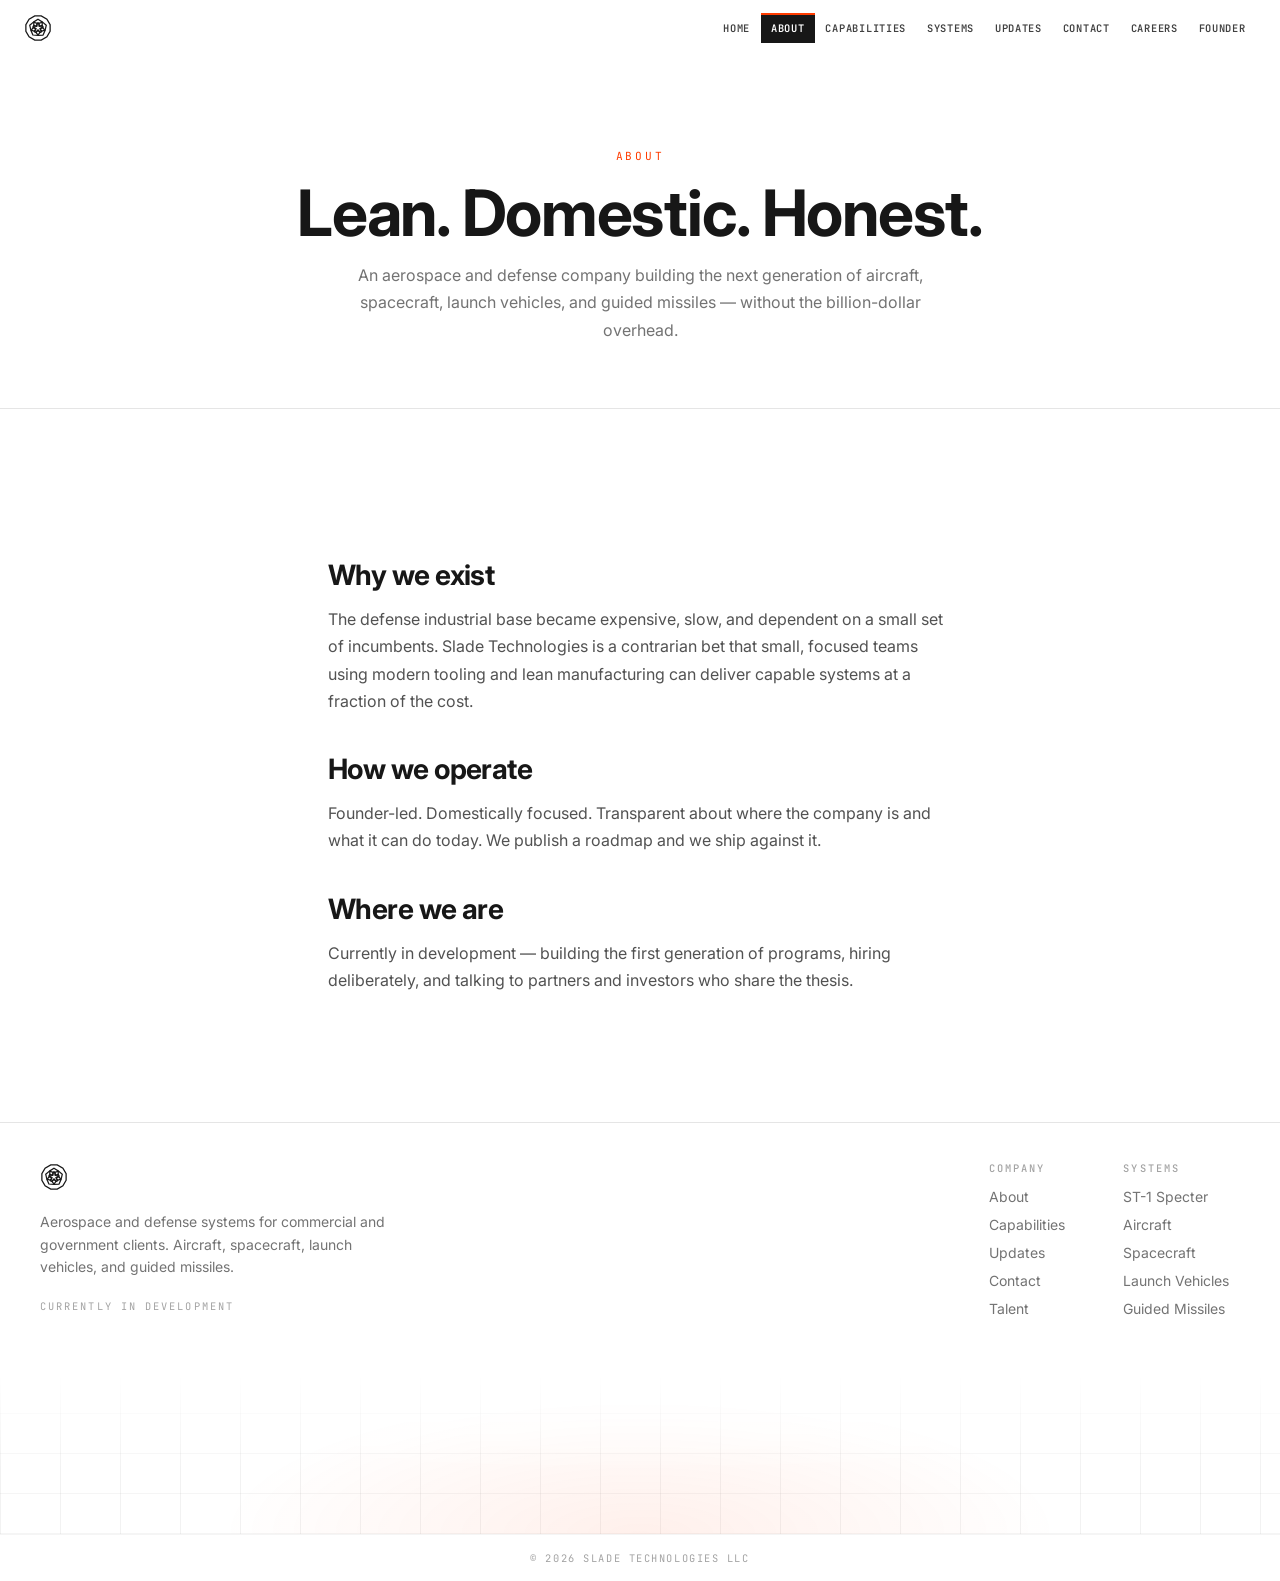
==== commit 51bc1c25: "Replace brand wordmark with Palindrome Systems logo SVG; tune hero beams - New SVG logo (12-sided po" ====
--- a/about.html
+++ b/about.html
@@ -13,7 +13,7 @@
 <body>
   <header class="site-header scrolled" data-header>
     <nav class="nav">
-      <a class="brand-link" href="index.html"><span class="brand-mark">SLADE TECHNOLOGIES</span></a>
+      <a class="brand-link" href="index.html"><svg class="brand-logo" viewBox="-100 -100 200 200" aria-hidden="true"><g fill="none" stroke="currentColor" stroke-width="9" stroke-linejoin="miter"><polygon points="86.6,23.3 63.6,63.6 23.3,86.6 -23.3,86.6 -63.6,63.6 -86.6,23.3 -86.6,-23.3 -63.6,-63.6 -23.3,-86.6 23.3,-86.6 63.6,-63.6 86.6,-23.3"/><g><path d="M 0,-62 L 30,-44 L 30,-14 L 8,-14 L 8,-32 L 0,-37 L -8,-32 L -8,-14 L -30,-14 L -30,-44 Z"/><path d="M 0,-62 L 30,-44 L 30,-14 L 8,-14 L 8,-32 L 0,-37 L -8,-32 L -8,-14 L -30,-14 L -30,-44 Z" transform="rotate(72)"/><path d="M 0,-62 L 30,-44 L 30,-14 L 8,-14 L 8,-32 L 0,-37 L -8,-32 L -8,-14 L -30,-14 L -30,-44 Z" transform="rotate(144)"/><path d="M 0,-62 L 30,-44 L 30,-14 L 8,-14 L 8,-32 L 0,-37 L -8,-32 L -8,-14 L -30,-14 L -30,-44 Z" transform="rotate(216)"/><path d="M 0,-62 L 30,-44 L 30,-14 L 8,-14 L 8,-32 L 0,-37 L -8,-32 L -8,-14 L -30,-14 L -30,-44 Z" transform="rotate(288)"/></g></g></svg></a>
       <button class="nav-toggle" aria-controls="primary-nav" aria-expanded="false" aria-label="Menu">
         <svg width="22" height="22" viewBox="0 0 24 24" fill="none" stroke="currentColor" stroke-width="2" stroke-linecap="round" stroke-linejoin="round"><path d="M4 5h16"/><path d="M4 12h16"/><path d="M4 19h16"/></svg>
       </button>
@@ -56,7 +56,7 @@
   <footer class="site-footer">
     <div class="footer-top">
       <div class="footer-brand">
-        <a class="brand-link" href="index.html"><span class="brand-mark">SLADE TECHNOLOGIES</span></a>
+        <a class="brand-link" href="index.html"><svg class="brand-logo" viewBox="-100 -100 200 200" aria-hidden="true"><g fill="none" stroke="currentColor" stroke-width="9" stroke-linejoin="miter"><polygon points="86.6,23.3 63.6,63.6 23.3,86.6 -23.3,86.6 -63.6,63.6 -86.6,23.3 -86.6,-23.3 -63.6,-63.6 -23.3,-86.6 23.3,-86.6 63.6,-63.6 86.6,-23.3"/><g><path d="M 0,-62 L 30,-44 L 30,-14 L 8,-14 L 8,-32 L 0,-37 L -8,-32 L -8,-14 L -30,-14 L -30,-44 Z"/><path d="M 0,-62 L 30,-44 L 30,-14 L 8,-14 L 8,-32 L 0,-37 L -8,-32 L -8,-14 L -30,-14 L -30,-44 Z" transform="rotate(72)"/><path d="M 0,-62 L 30,-44 L 30,-14 L 8,-14 L 8,-32 L 0,-37 L -8,-32 L -8,-14 L -30,-14 L -30,-44 Z" transform="rotate(144)"/><path d="M 0,-62 L 30,-44 L 30,-14 L 8,-14 L 8,-32 L 0,-37 L -8,-32 L -8,-14 L -30,-14 L -30,-44 Z" transform="rotate(216)"/><path d="M 0,-62 L 30,-44 L 30,-14 L 8,-14 L 8,-32 L 0,-37 L -8,-32 L -8,-14 L -30,-14 L -30,-44 Z" transform="rotate(288)"/></g></g></svg></a>
         <p>Aerospace and defense systems for commercial and government clients. Aircraft, spacecraft, launch vehicles, and guided missiles.</p>
         <span class="footer-status">Currently in Development</span>
       </div>
--- a/assets/css/styles.css
+++ b/assets/css/styles.css
@@ -64,6 +64,7 @@
 }
 .brand-link { display: flex; align-items: center; gap: .6rem; }
 .brand-link:hover { opacity: .7; }
+.brand-logo { width: 28px; height: 28px; color: var(--ink); display: block; }
 .brand-mark {
   font-family: var(--font-display);
   font-weight: 700;
@@ -72,6 +73,7 @@
   color: var(--ink);
 }
 .brand-mark.invert { color: #fff; }
+.site-header.scrolled .brand-logo { color: var(--ink); }
 
 .nav-links { display: flex; align-items: center; gap: 0; }
 .nav-links a {
@@ -152,34 +154,63 @@
 .hero-bg {
   position: absolute;
   inset: 0;
+  background: #050505;
+  overflow: hidden;
+}
+
+/* Diagonal "beams" — wide slabs at ~65deg, weighted left of centre */
+.hero-beams {
+  position: absolute;
+  inset: -25%;
+  transform: rotate(-65deg);
+  transform-origin: center center;
+  pointer-events: none;
+}
+.beam {
+  position: absolute;
+  top: -10%;
+  height: 120%;
   background:
-    radial-gradient(900px 500px at 50% 70%, rgba(255,60,0,0.18), transparent 70%),
-    radial-gradient(1200px 600px at 50% 100%, rgba(80,80,120,0.25), transparent 70%),
-    #000;
-  overflow: hidden;
-}
-/* CSS-only "beams" stand-in for the WebGL canvas */
-.hero-beams {
+    linear-gradient(
+      90deg,
+      transparent 0%,
+      rgba(255,255,255,0.04) 12%,
+      rgba(255,255,255,0.16) 50%,
+      rgba(255,255,255,0.04) 88%,
+      transparent 100%
+    );
+  mix-blend-mode: screen;
+}
+.beam::after {
+  content: "";
+  position: absolute;
+  inset: 0;
+  background: linear-gradient(180deg, transparent 0%, rgba(255,255,255,0.06) 50%, transparent 100%);
+}
+.beam-1 { left: 4%;  width: 180px; opacity: 0.55; }
+.beam-2 { left: 16%; width: 360px; opacity: 0.95; }
+.beam-3 { left: 36%; width: 460px; opacity: 1;    }
+.beam-4 { left: 60%; width: 220px; opacity: 0.45; }
+.beam-5 { left: 80%; width: 320px; opacity: 0.55; }
+
+.hero-grid {
   position: absolute;
   inset: 0;
   background-image:
-    linear-gradient(180deg, rgba(255,255,255,0.05) 0%, transparent 60%),
-    repeating-linear-gradient(90deg, rgba(255,255,255,0.04) 0 1px, transparent 1px 80px),
-    repeating-linear-gradient(0deg, rgba(255,255,255,0.025) 0 1px, transparent 1px 80px);
-  mask-image: radial-gradient(ellipse at 50% 60%, #000 30%, transparent 75%);
-}
-.hero-beams::before, .hero-beams::after {
-  content: "";
-  position: absolute;
-  left: 50%;
-  top: 0;
-  bottom: 0;
-  width: 1px;
-  background: linear-gradient(to bottom, transparent, rgba(255,60,0,0.6), transparent);
-  transform: translateX(-50%);
-  animation: beamsFlow 4s ease-in-out infinite;
-}
-.hero-beams::after { left: 30%; animation-delay: 1.2s; opacity: .6; }
+    repeating-linear-gradient(0deg,   rgba(255,255,255,0.025) 0 1px, transparent 1px 64px),
+    repeating-linear-gradient(90deg,  rgba(255,255,255,0.025) 0 1px, transparent 1px 64px);
+  -webkit-mask-image: radial-gradient(ellipse at 50% 50%, #000 0%, transparent 75%);
+          mask-image: radial-gradient(ellipse at 50% 50%, #000 0%, transparent 75%);
+  opacity: 0.6;
+}
+
+.hero-vignette {
+  position: absolute;
+  inset: 0;
+  background:
+    radial-gradient(ellipse at 50% 50%, transparent 30%, rgba(0,0,0,0.55) 80%, rgba(0,0,0,0.85) 100%);
+  pointer-events: none;
+}
 
 .hero-overlay {
   position: absolute;
@@ -215,6 +246,14 @@
   font-size: clamp(1.4rem, 4.5vw, 3.6rem);
   color: #fff;
   white-space: nowrap;
+}
+
+/* Hero logo (large) */
+.hero-logo {
+  display: block;
+  width: clamp(160px, 22vw, 360px);
+  height: auto;
+  color: #fff;
 }
 
 .beams-bottom {
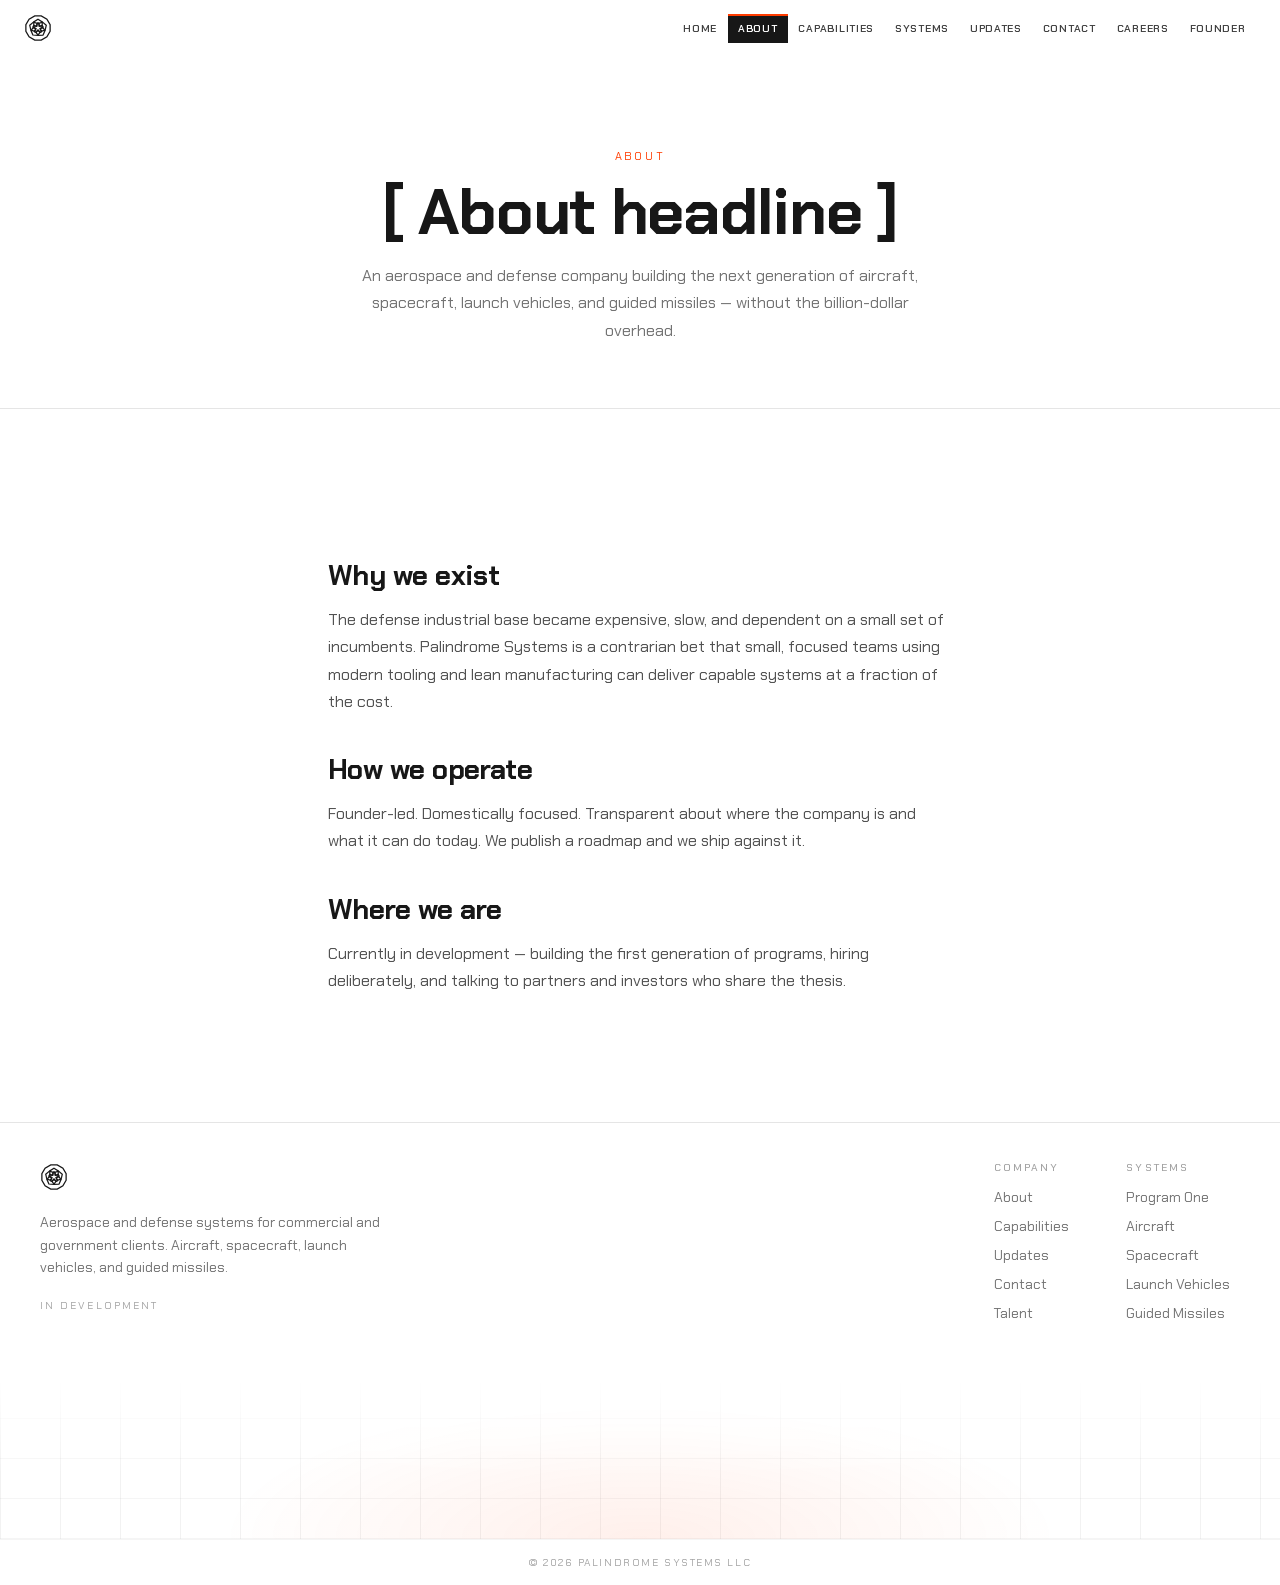
==== commit 73fd1129: "Three.js hero, Chakra Petch globally, brand rename to Palindrome Systems - New shader-driven hero: W" ====
--- a/about.html
+++ b/about.html
@@ -3,11 +3,11 @@
 <head>
   <meta charset="utf-8" />
   <meta name="viewport" content="width=device-width, initial-scale=1" />
-  <title>About — Slade Technologies</title>
-  <meta name="description" content="About Slade Technologies — aerospace and defense systems built lean and domestic." />
+  <title>About — Palindrome Systems</title>
+  <meta name="description" content="About Palindrome Systems — aerospace and defense systems built lean and domestic." />
   <link rel="preconnect" href="https://fonts.googleapis.com">
   <link rel="preconnect" href="https://fonts.gstatic.com" crossorigin>
-  <link rel="stylesheet" href="https://fonts.googleapis.com/css2?family=Inter:wght@400;500;600;700;800&family=JetBrains+Mono:wght@400;500;600&family=Syncopate:wght@400;700&display=swap">
+  <link rel="stylesheet" href="https://fonts.googleapis.com/css2?family=Chakra+Petch:wght@300;400;500;600;700&display=swap">
   <link rel="stylesheet" href="assets/css/styles.css">
 </head>
 <body>
@@ -34,7 +34,7 @@
     <section class="page-hero">
       <div class="container">
         <span class="eyebrow">About</span>
-        <h1>Lean. Domestic. Honest.</h1>
+        <h1>[ About headline ]</h1>
         <p>An aerospace and defense company building the next generation of aircraft, spacecraft, launch vehicles, and guided missiles — without the billion-dollar overhead.</p>
       </div>
     </section>
@@ -42,7 +42,7 @@
     <section>
       <div class="container prose">
         <h2>Why we exist</h2>
-        <p>The defense industrial base became expensive, slow, and dependent on a small set of incumbents. Slade Technologies is a contrarian bet that small, focused teams using modern tooling and lean manufacturing can deliver capable systems at a fraction of the cost.</p>
+        <p>The defense industrial base became expensive, slow, and dependent on a small set of incumbents. Palindrome Systems is a contrarian bet that small, focused teams using modern tooling and lean manufacturing can deliver capable systems at a fraction of the cost.</p>
 
         <h2>How we operate</h2>
         <p>Founder-led. Domestically focused. Transparent about where the company is and what it can do today. We publish a roadmap and we ship against it.</p>
@@ -58,7 +58,7 @@
       <div class="footer-brand">
         <a class="brand-link" href="index.html"><svg class="brand-logo" viewBox="-100 -100 200 200" aria-hidden="true"><g fill="none" stroke="currentColor" stroke-width="9" stroke-linejoin="miter"><polygon points="86.6,23.3 63.6,63.6 23.3,86.6 -23.3,86.6 -63.6,63.6 -86.6,23.3 -86.6,-23.3 -63.6,-63.6 -23.3,-86.6 23.3,-86.6 63.6,-63.6 86.6,-23.3"/><g><path d="M 0,-62 L 30,-44 L 30,-14 L 8,-14 L 8,-32 L 0,-37 L -8,-32 L -8,-14 L -30,-14 L -30,-44 Z"/><path d="M 0,-62 L 30,-44 L 30,-14 L 8,-14 L 8,-32 L 0,-37 L -8,-32 L -8,-14 L -30,-14 L -30,-44 Z" transform="rotate(72)"/><path d="M 0,-62 L 30,-44 L 30,-14 L 8,-14 L 8,-32 L 0,-37 L -8,-32 L -8,-14 L -30,-14 L -30,-44 Z" transform="rotate(144)"/><path d="M 0,-62 L 30,-44 L 30,-14 L 8,-14 L 8,-32 L 0,-37 L -8,-32 L -8,-14 L -30,-14 L -30,-44 Z" transform="rotate(216)"/><path d="M 0,-62 L 30,-44 L 30,-14 L 8,-14 L 8,-32 L 0,-37 L -8,-32 L -8,-14 L -30,-14 L -30,-44 Z" transform="rotate(288)"/></g></g></svg></a>
         <p>Aerospace and defense systems for commercial and government clients. Aircraft, spacecraft, launch vehicles, and guided missiles.</p>
-        <span class="footer-status">Currently in Development</span>
+        <span class="footer-status">In Development</span>
       </div>
       <div class="footer-cols">
         <div class="footer-col">
@@ -74,7 +74,7 @@
         <div class="footer-col">
           <h4>Systems</h4>
           <ul>
-            <li><a href="systems/st-1.html">ST-1 Specter</a></li>
+            <li><a href="systems/program-one.html">Program One</a></li>
             <li><a href="capabilities.html">Aircraft</a></li>
             <li><a href="capabilities.html">Spacecraft</a></li>
             <li><a href="capabilities.html">Launch Vehicles</a></li>
@@ -84,7 +84,7 @@
       </div>
     </div>
     <div class="footer-graphic" aria-hidden="true"></div>
-    <div class="copyright">© <span data-year>2026</span> Slade Technologies LLC</div>
+    <div class="copyright">© <span data-year>2026</span> Palindrome Systems LLC</div>
   </footer>
   <script src="assets/js/main.js"></script>
 </body>
--- a/assets/css/styles.css
+++ b/assets/css/styles.css
@@ -12,9 +12,9 @@
   --accent: #ff3c00;
   --accent-600: #ea3300;
   --max-w: 80rem;          /* 1280px */
-  --font-sans: "Inter", system-ui, -apple-system, "Segoe UI", Roboto, "Helvetica Neue", Arial, sans-serif;
-  --font-display: "Syncopate", "Inter", sans-serif;
-  --font-mono: "JetBrains Mono", ui-monospace, SFMono-Regular, Menlo, Consolas, monospace;
+  --font-sans: "Chakra Petch", system-ui, -apple-system, "Segoe UI", Roboto, "Helvetica Neue", Arial, sans-serif;
+  --font-display: "Chakra Petch", sans-serif;
+  --font-mono: "Chakra Petch", ui-monospace, SFMono-Regular, Menlo, Consolas, monospace;
 }
 
 * { box-sizing: border-box; }
@@ -156,6 +156,13 @@
   inset: 0;
   background: #050505;
   overflow: hidden;
+}
+.hero-canvas {
+  position: absolute;
+  inset: 0;
+  width: 100%;
+  height: 100%;
+  display: block;
 }
 
 /* Diagonal "beams" — wide slabs at ~65deg, weighted left of centre */
